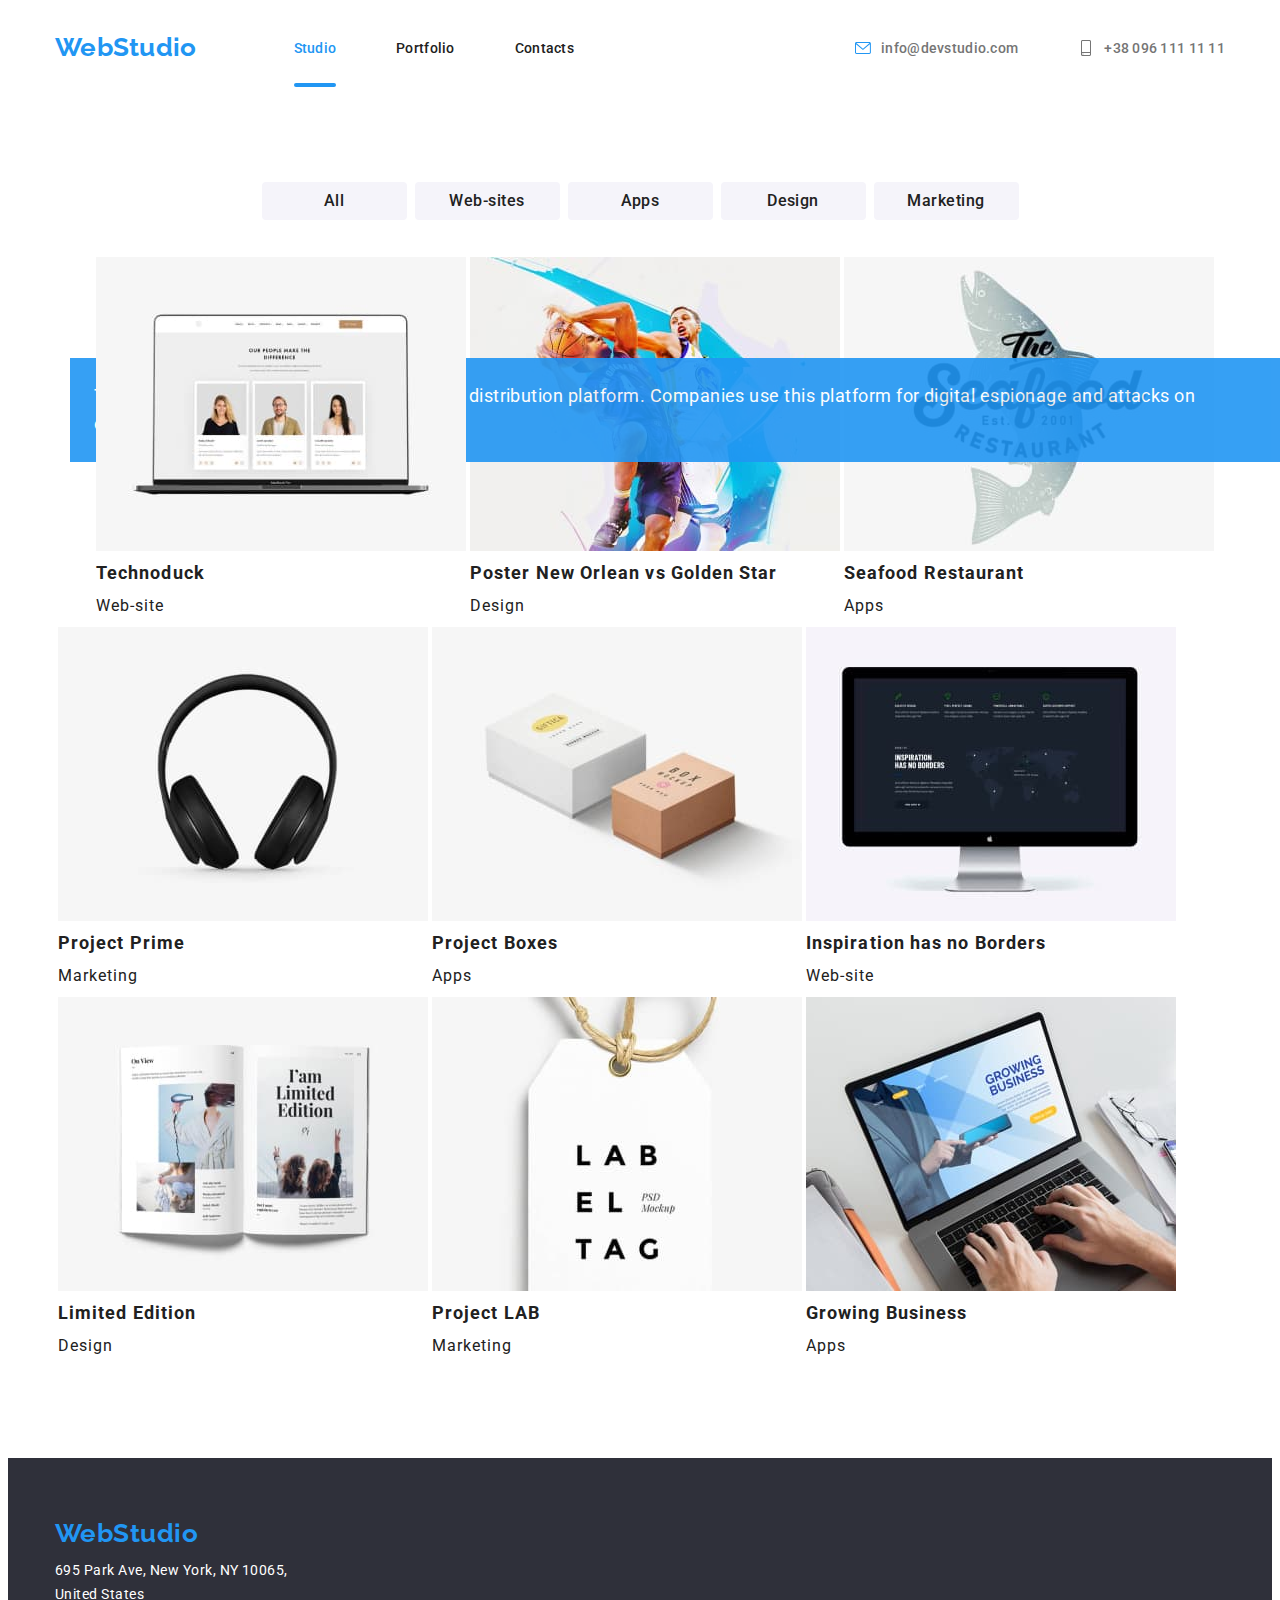
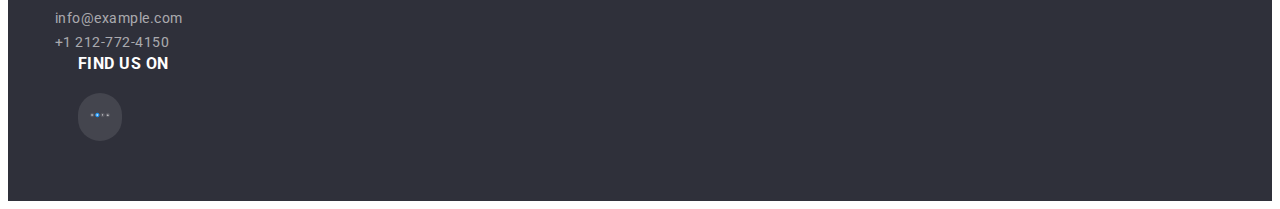
==== portfolio.html @ f3ee98f5 "hw5" ====
<!DOCTYPE html>
<html lang="en">
    <head>
        <title> WebStudio</title>
        <meta charset="utf-8"/>
        <link rel="preconnect" href="https://fonts.googleapis.com"> 
<link rel="preconnect" href="https://fonts.gstatic.com" crossorigin> 
<link href="https://fonts.googleapis.com/css2?family=Raleway:wght@700&family=Roboto:wght@400;500;700;900&display=swap" rel="stylesheet">
        <link href="./css//styles.css" rel="stylesheet" type="text/css">
     </head>
     <body>

        <header class="header">
            <div class="container header-content">
            <nav class="nav-link">
                    
                        <a class="logo" href="./index.html">WebStudio</a>

                    
                    <ul class="list header-ul">
                    <li class="header-item">
                        <a class="nav-link nav-link-current" href="./index.html"> Studio</a>
                    </li>
                    <li class="header-item">
                        <a class="nav-link" href="portfolio.html"> Portfolio</a>
                    </li>
                    <li class="header-item">
                        <a class="nav-link" href="#"> Contacts</a>
                    </li>
                </ul>
                </nav>
                <ul class="header-ul list">
                    <li class="header-item">
                        <a href="mailto:info@devstudio.com" class="header-contacts link">
                          <svg class="header-contacts-icon">
                            <use href="./images/portfolio-images/icons.svg/symbol-defs.svg#icon-envelope-hover"></use>
                          </svg>
                          <p>info@devstudio.com</p>
                        </a>
                      </li>
                    <li class="header-item">
                        <a href="tel:+380961111111" class="header-contacts link">
                            <svg class="header-contacts-icon">
                              <use href="./images/portfolio-images/icons.svg/symbol-defs.svg#icon-smartphone"></use>
                            </svg>
                            <p>+38 096 111 11 11</p>
                          </a>
                   </li>
                </ul>
            </nav>
        </div>

        </header>
        <main>
            <section class="section">
            <div class="container">
                <div class="header-button-list">
            <button class="header-button" type="button">All</button>
            <button class="header-button" type="button">Web-sites</button>
            <button class="header-button" type="button">Apps</button>
            <button class="header-button" type="button">Design</button>
            <button class="header-button" type="button">Marketing</button>
        </div>
            <section>
                <div class="container">
                <table class="cards-list list">
                <tr>
                    <th class="card">
                        <div class="card-image">
                        <img src="images/portfolio-images/img-9-2.jpg" alt="laptop on homepage of a website" width="370"/></th>
                        <p class="card-hover-text">
                            Technoduck is a state-of-the-art coronavirus distribution
                            platform. Companies use this platform for digital espionage
                            and attacks on competitors' secure servers.
                          </p>
                    </div>
                    
                    <th class="card"> <img src="images/portfolio-images/img-10-2.jpg" alt="two men playing basketball" width="370"/></th>
                    <th class="card"> <img src="images/portfolio-images/img-11-2.jpg" alt="logo of the Seafood Restaurant " width="370"/></th>
                </tr>
                <tr class="card-description">
                    <td class="card-description-text"><h1 class="card-description-name">Technoduck</h1>Web-site</td>
                    <td class="card-description-text"><h1 class="card-description-name">Poster New Orlean vs Golden Star</h1>Design</td>
                    <td class="card-description-text"><h1 class="card-description-name">Seafood Restaurant</h1>Apps</td>

                </tr>
            </table>
            </div>
            </section>
            <section>
                <table>
                <tr>
                    <th class="card"> <img src="images/portfolio-images/img-12-2.jpg" alt="headphones" width="370"/></th>
                    <th class="card"> <img src="images/portfolio-images/img-13-2.jpg" alt="one white box and one brown box" width="370"/></th>
                    <th class="card"> <img src="images/portfolio-images/img-14-2.jpg" alt="mac computer" width="370"/></th>
                </tr>
           
                <tr class="card-description">
                    <td class="card-description-text"><h1 class="card-description-name">Project Prime</h1>Marketing</td>
                    <td class="card-description-text"><h1 class="card-description-name">Project Boxes</h1>Apps</td>
                    <td class="card-description-text"><h1 class="card-description-name">Inspiration has no Borders</h1>Web-site</td>
                </tr>
            </table>
            </section>
            <section>
                <table>
                <tr>
                    <th class="card"> <img src="images/portfolio-images/img-15-2.jpg" alt="limited edition magazine" width="370"/></th>
                    <th class="card"> <img src="images/portfolio-images/img-16-2.jpg" alt="white label tag" width="370"/></th>
                    <th class="card"> <img src="images/portfolio-images/img-17-2.jpg" alt="growing image website on laptop" width="370"/></th>
                </tr>
            
                <tr class="card-description">
                    <td class="card-description-text"><h1 class="card-description-name">Limited Edition</h1>Design</td>
                    <td class="card-description-text"><h1 class="card-description-name">Project LAB</h1>Marketing</td>
                    <td class="card-description-text"><h1 class="card-description-name">Growing Business</h1>Apps</td>
                </tr>
            </table>
            </section>
        </section>
        </main>
        <footer class="footer-section">
            <div class="container">
                <a class="logo" href="./index.html">WebStudio</a>
                <address class="footer-address">
                    <ul class="list">
                <a class="footer-address-link" href="https://goo.gl/maps/5aWoX5LeHJhxXqyz9"
                >695 Park Ave, New York, NY 10065,<br/>
                United States</a>
            
                    <li>
                        <a class="footer-contact" href="mailto:info@example.com">info@example.com</a>
                    </li>
                    <li>
                        <a class="footer-contact" href="tel:+12127724150">+1 212-772-4150</a>
                    </li>
                </ul>
            </address>
        </div>
        <div class="findUs-container">
            <p class="findUs-text">Find us on</p>
            <ul class="list footer-icons-list">
              <li>
                <a href="#">
                  <div class="footer-icon">
                    <svg>
                      <use href="./images/portfolio-images/icons.svg/symbol-defs.svg#icon-Social-links-4"></use>
                    </svg>
                  </div>
                </a>
              </li>
            </ul>
          </div>
        </div>
        </footer>
    </body>
</html>
---- css/styles.css ----
:root{
    --primary-text-color: #212121;
    --secondary-text-color: #757575;
    --primary-title-color: #212121;
    --secondary-title-color: #FFFFFF;
    --accent-color: #2196F3;
    --background-color-dark: #2F303A;
    --background-color-light: #F5F4FA;
    --icon-color: #afb1b8;
    --animation-time: 250ms;
    --timing-function: cubic-bezier(0.4, 0, 0.2, 1);
}
body{
    font-family: 'Roboto';
font-style: normal;
font-weight: 500;
font-size: 16px;
letter-spacing: 0.03em;
color: var(--primary-text-color);
}
h1,
h2,
h3,
h4,
h5,
h6,
p {
    margin: 0;
}
html {
  box-sizing: border-box;
}
*,
*::after,
*::before {
  box-sizing: inherit;
}
img {
  display: block;
  max-width: 100%;
  height: auto;
}
address {
  font-style: normal;
}
a{
    text-decoration: none;
}
ul{
    list-style: none;
}

/*HEADER*/
.logo{font-family: 'Raleway';
    font-weight: 700;
    font-size: 26px;
    line-height: calc(31/26);
    color: var(--accent-color);}
    .container {
      padding: 0 15px;
      width: 1200px;
      margin: 0 auto;
    }
    .header-content {
      display: flex;
      justify-content: space-between;
      align-items: baseline;
    }
    .list {
      list-style: none;
      padding: 0;
      margin: 0;
    }
    .logo {
      color: var(--accent-color);
      font-family: "raleway";
      font-size: 26px;
    }
    .link {
      text-decoration: none;
      color: inherit;
    }
.nav-link{
    display: flex;
    align-items: center;
    font-size: 14px;
    line-height: calc(16/14);
    letter-spacing: 0.02em;  
    color: var(--primary-text-color);
    }
    .header-ul {
        margin-left: 97px;
        display: flex;
        align-items: center;
      }
      .header-item:not(:last-child) {
        margin-right: 60px;
      }
      .header-item {
        position: relative;
        display: inline-block;
      }
      .header-item a {
        fill: var(--secondary-text-color);
        display: flex;
        flex-direction: row;
        align-items: center;
        gap: 10px;
      }
      .header-nav-link {
        display: block;
        padding: 32px 0px 31px 0px;
        font-weight: 500;
        color: var(--primary-title-color);
      }

.nav-link:hover,
.nav-link:focus {color: var(--accent-color);}

.nav-link-current {
  display: block;
  text-decoration: none;

  position: relative;
  padding: 32px 0px 31px 0px;
  font-weight: 500;
  color: var(--accent-color);
}
.nav-link-current::after {
  content: "";
  position: absolute;
  width: 100%;
  height: 4px;
  background-color: var(--accent-color);
  border-radius: 2px;
  bottom: 0;
  left: 0;
}

.header-contacts{
    display: block;
  padding: 32px 0px 31px 0px;
  font-weight: 500;
    font-style: normal;
    font-size: 14px;
    line-height: calc(16/14);
    letter-spacing: 0.02em;
    color: var(--secondary-text-color);
}
.header-contact:hover,
.header-contact:focus{color: var(--accent-color)}

/*HERO*/
.section{
    padding: 94px 0;
}
.hero-section{
  padding: 200px 0;
  background-image: linear-gradient(
      rgba(47, 48, 58, 0.4),
      rgba(47, 48, 58, 0.4)
    ),
    url("../images/portfolio-images/Img-header.png");
  background-repeat: no-repeat;
  background-position: center;
  background-size: cover;
  text-align: center;
}
.hero-title{
margin: auto;
font-weight: 900;
font-size: 44px;
line-height: calc(60/44);
text-align: center;
color: var(--secondary-title-color);
}

.hero-button{
  font-weight: 700;
  margin-top: 40px;
  background-color: var(--accent-color);
  border: 4px solid var(--accent-color);
  border-radius: 4px;
  padding: 15px 24px;
  font-size: 16px;
  color: var(--secondary-title-color);
  transition-duration: 0.4s;
}

.hero-button:hover{
    border: 4px solid var(--accent-color);
    background-color: var(--background-color-dark);
    color: var(--secondary-title-color)
    cursor: pointer;
}
.modal {
  position: relative;
  height: 581px;
  width: 528px;
  background-color: var(--secondary-title-color);
  z-index: 3;
}

.modal-button {
  display: flex;
  justify-content: center;
  align-items: center;
  height: 30px;
  width: 30px;
  background: none;
  position: absolute;
  top: 8px;
  right: 8px;
  border: 1px solid rgba(0, 0, 0, 0.1);
  border-radius: 50%;
}
.modal-button-icon {
  height: 18px;
  width: 18px;
}

/*FEATURES*/
.features-title{
font-weight: 700;
font-size: 14px;
line-height: calc(16/14);
text-transform: uppercase;
color: var(--primary-title-color);
}

.features-text{
    padding-top: 9px;
font-weight: 400;
font-size: 14px;
line-height: calc(24/14);
color: var(--secondary-text-color);
}

.features-list{
    display: flex;
    justify-content: space-between;
    gap: 30px;   
}

.features-list-item {
    line-height: 24px;
    font-size: 14px;
    width: 270px;
  }
  

/*WHAT WE DO*/
.do-section{
  padding-top: 0;
}
.whatwedo{
    text-align: center;
}
.WhatWeDo-text{
  width: 100%;
height: 70px;
  text-align: center;
  position: absolute;
font-style: normal;
font-weight: 700;
font-size: 14px;
line-height: 16px;
letter-spacing: 0.03em;
  background-color: rgba(33, 33, 33, 0.8);
  padding: 27px 0;
  color: var(--secondary-title-color);
  z-index: 1;
  bottom: 0;
}

.section-title{
font-weight: 700;
font-size: 36px;
line-height: calc(42/36);
text-align: center;
color: var(--primary-title-color);
}

.section-title-list{
    padding-top: 50px;
    display: flex;
    justify-content: space-between;
    gap: 30px;  
}
.section-title-list-item{
  position: relative
}
/*OUR TEAM*/
.team-section{  padding: 94px 0 94px 0;
    text-align: center;
  background-color: var(--background-color-light);
}
.team-member-title{
    margin-bottom: 10px;
font-size: 16px;
font-weight: 500;
line-height: calc(19/16);
text-align: center;
color: var(--primary-title-color);
}

.team-member-position{
    font-weight: 400;
font-size: 16px;
line-height: calc(19/16);
letter-spacing: 0.03em;
text-align: center;
color: var(--secondary-text-color);
}

.team-list{
    padding-top: 50px;
    display: flex;
    justify-content: space-between;
    gap: 30px;  
}
.team-member-icon-list {
  display: flex;
  flex-direction: row;
  justify-content: center;
  gap: 10px;
  padding: 16px 32px 30px;
}
.team-member-icon-list svg {
  width: 20px;
  height: 20px;
  fill: var(--icon-color);}

.team-list-item {
    background-color: var(--secondary-title-color);
    border-radius: 0px 0px 4px 4px;
    box-shadow: 0px 1px 3px rgba(0, 0, 0, 0.12), 0px 1px 1px rgba(0, 0, 0, 0.14),
      0px 2px 1px rgba(0, 0, 0, 0.2);
  }
  
.img1{
    margin-bottom: 30px;
}

/*FOOTER*/
.footer-section{  
    padding: 60px 0;
    background-color: var(--background-color-dark);
}
.footer-container {
  display: flex;
}

.footer-address{font-style: normal;
  padding-top: 9px;
  color: var(--secondary-text-color);
  font-size: 14px;
  font-weight: 400;
  line-height: 24px;
}
.footer-address a:hover {
  color:var(--secondary-title-color);}

.footer-address-link{
font-weight: 400;
font-size: 14px;
line-height: calc(24/14);
color: var(--secondary-title-color);
}
.footer-contact{
font-weight: 400;
font-size: 14px;
line-height: calc(24/14);
color: rgba(255, 255, 255, 0.6);
opacity: :0.6;
}

/*PORTFOLIO*/
/*HEADER BUTTON*/
.header {
  margin: auto;
  border-bottom: 1px solid var(--secondary-title-color);
}
.header-button{
    font-family: 'Roboto';
    font-style: normal;
    font-weight: 500;
    font-size: 16px;
    line-height: calc(26/16);
    text-align: center;
    letter-spacing: 0.03em;
color: var(--primary-text-color);
}
button{
width: 145px;
height: 38px;
left: 712px;
top: 174px; 
background: var(--background-color-light);
border-radius: 4px;
}
td{
font-family: 'Roboto';
font-style: normal;
font-weight: 400;
font-size: 16px;
line-height: calc(30/16);
letter-spacing: 0.03em;
color: var(--secondary-text-color);
}
h1{
font-family: 'Roboto';
font-style: normal;
font-weight: 700;
font-size: 18px;
line-height: calc(36/18);
letter-spacing: 0.06em;
color: var(--primary-title-color);
}

/*PORTFOLIO*/
.cards-list {
    margin-top: 34px;
    list-style: none;
    display: flex;
    flex-direction: row;
    justify-content: center;
    gap: 30px;
    flex-wrap: wrap;
  }
  .card-description {
    border: 1px solid #eeeeee;
    border-top: none;
    padding: 20px 24px;
  }
  .card-description-name {
    letter-spacing: 0.06em;
    font-size: 18px;
    font-weight: 700;
    line-height: 36px;
  }
  .card-description-text {
    letter-spacing: 0.06em;
    font-size: 16px;
    line-height: 30px;
    color: var(--primary-text-color);
  }
  .card .card-image {
    position: relative;
    overflow: hidden;
  }
  .card:hover .card-hover-text {
    transform: translatey(0);
    transition-duration: var(--animation-time);
    transition-timing-function: var(--timing-function);
  }
  .card:hover {
    box-shadow: 0px 1px 1px rgba(0, 0, 0, 0.12), 0px 4px 4px rgba(0, 0, 0, 0.06),
      1px 4px 6px rgba(0, 0, 0, 0.16);
  
    transition-duration: var(--animation-time);
    transition-timing-function: var(--timing-function);
  }
  .header-button-list {
    display: flex;
    justify-content: center;
    gap: 8px;
  }
  .header-button {
    background-color:var(--background-color-light);
    height: 38px;
    padding: 0px 26px;
    border-radius: 4px;
    border: 0px;
    text-align: center;
    font-family: "Roboto";
    font-size: 16px;
    font-weight: 500;
    color: #212121;
    transition-duration: 0.4s;
    cursor: pointer;
  }
  .header-button:hover {
    background-color: var(--accent-color);
    color: var(--secondary-title-color);
    box-shadow: 0px 3px 1px rgba(0, 0, 0, 0.1), 0px 1px 2px rgba(0, 0, 0, 0.08),
      0px 2px 2px rgba(0, 0, 0, 0.12);
  }
  /*SVG ICONS*/
  .header-contacts-icon {
    max-width: 16px;
    max-height: 16px;
  }
  .team-member-icon-wrapper {
    border-radius: 50%;
    padding: 12px;
  }
  .team-member-icon-wrapper:hover {
    background-color: var(--accent-color);
    transition-duration: var(--animation-time);
    transition-timing-function: var(--timing-function);
  }
  .team-member-icon-wrapper:hover svg {
    fill: var(--secondary-title-color);
  }
  .features-card-image {
    background-color: var(--background-color-light);
    width: auto;
    padding: 25px 100px;
    margin-bottom: 30px;
  }
  .card-hover-text {
    position: absolute;
    background-color: var(--accent-color);
    backface-visibility: 0.9;
    transform: translatey(100%);
    transition: transform var(--animation-time) ease;
    font: 400 18px/28px Roboto;
    color: var(--secondary-title-color);
    padding: 24px;
    overflow: auto;
    opacity: 0.9;
  }
  .headers {
    text-align: center;
    font-size: 36px;
    font-weight: 700;
    color: var(--primary-title-color);
    line-height: 42.19px;
  }
  .customer-list {
    padding-top: 50px;
    display: flex;
    gap: 30px;
  }
  .customer-div {
    padding: 16px 32px;
    border: 1px solid #afb1b8;
    border-radius: 4px;
    display: inline-block;
  }
  .customer-icon {
    height: 60px;
    width: 106px;
    fill: var(--icon-color);
  }
  .customer-div:hover {
    border-color: var(--accent-color);
  }
  .customer-div:hover svg {
    fill: var(--accent-color);
  }
  /*FOOTER SVG ICONS*/
  .findUs-container {
    margin-left: 70px;
  }
  .findUs-text {
    font-family: Roboto;
    font-weight: 700;
    margin-bottom: 20px;
    letter-spacing: 0.03em;
    text-transform: uppercase;
color: var(--secondary-title-color);
  }
  .footer-icons-list svg {
width: 20px;
height: 20px;
    fill: white;
  }
  .footer-icons-list li {
    display: inline-block;
    margin-right: 10px;
  }
  .footer-icon {
    padding: 12px;
    background-color: rgba(255, 255, 255, 0.1);
    border-radius: 50px;
  }
  .footer-icon:hover {
    background-color: var(--accent-color);
    transition-duration: 400ms;
  }
  .footer-icon-wrapper {
    padding: 12px;
    background-color: rgba(255, 255, 255, 0.1);
    border-radius: 50px;
  }
  .footer-icon-wrapper:hover {
    background-color: var(--accent-color);
    transition-duration: var(--animation-time);
    transition-timing-function: var(--timing-function);
  }
  .is-hidden {
    pointer-events: none;
    opacity: 0;
  }
  .backdrop {
    bottom: 0;
    display: flex;
    justify-content: center;
    align-items: center;
    position: fixed;
    z-index: 2;
    width: 100%;
    height: 100vh;
    top: 0;
    left: 0;
    background-color: rgba(0, 0, 0, 0.2);
    transition-duration: var(--animation-time);
    transition-timing-function: var(--timing-function);
  }
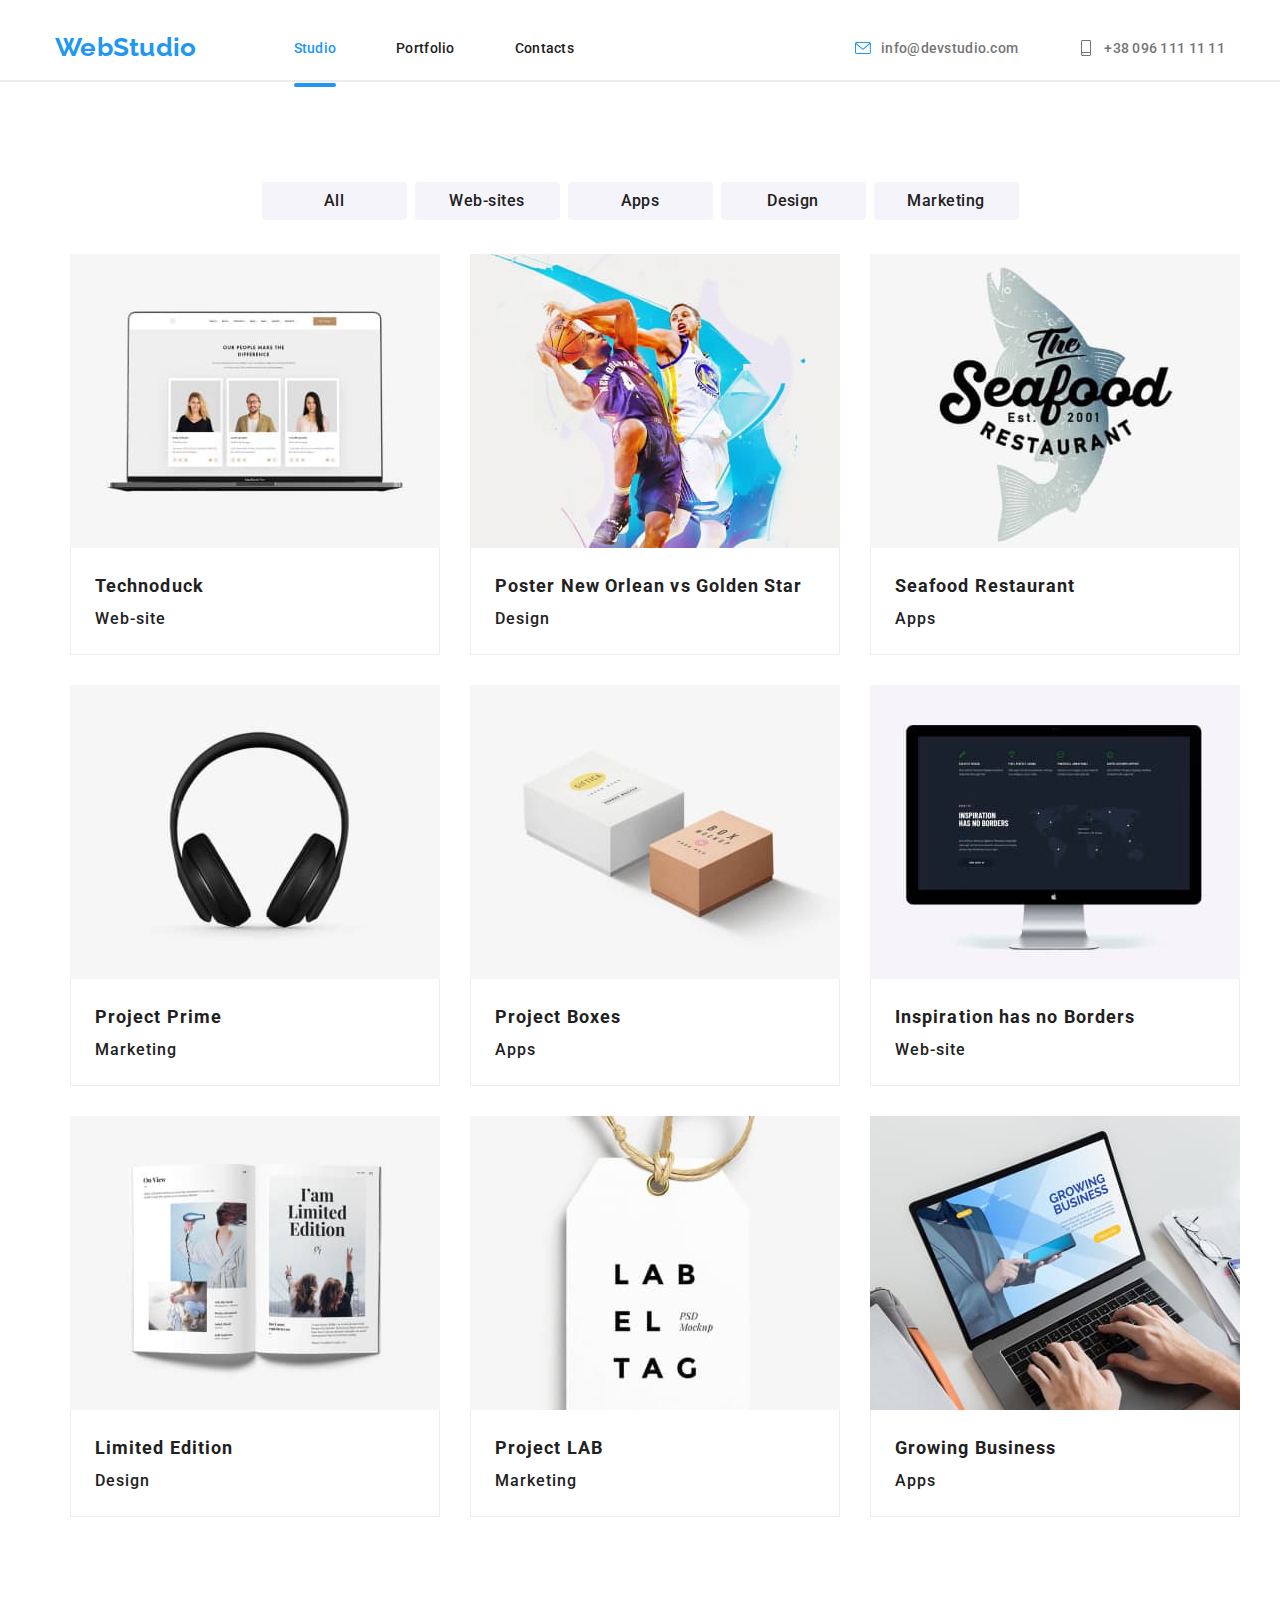
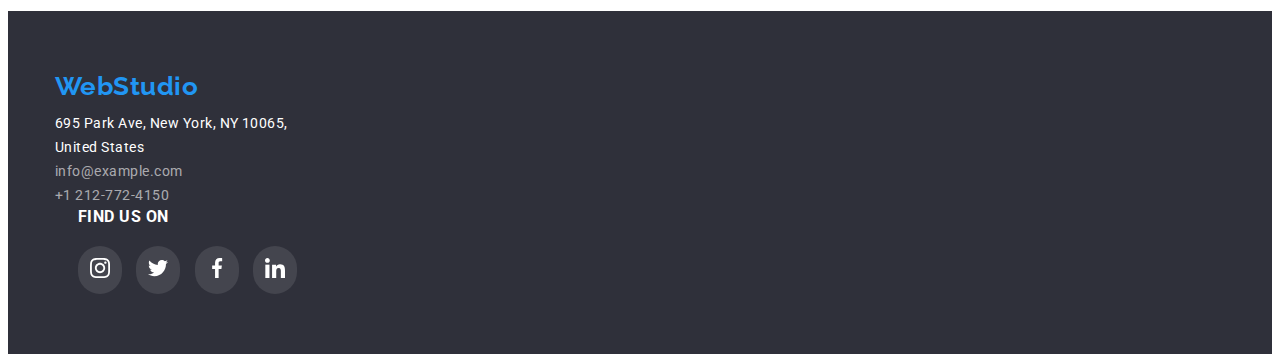
==== commit 886a6a00: "hw5" ====
--- a/portfolio.html
+++ b/portfolio.html
@@ -47,6 +47,7 @@
                           </a>
                    </li>
                 </ul>
+                <div class="line-1"></div>
             </nav>
         </div>
 
@@ -63,95 +64,202 @@
         </div>
             <section>
                 <div class="container">
-                <table class="cards-list list">
-                <tr>
-                    <th class="card">
-                        <div class="card-image">
-                        <img src="images/portfolio-images/img-9-2.jpg" alt="laptop on homepage of a website" width="370"/></th>
-                        <p class="card-hover-text">
-                            Technoduck is a state-of-the-art coronavirus distribution
-                            platform. Companies use this platform for digital espionage
-                            and attacks on competitors' secure servers.
-                          </p>
+                    <ul class="cards-list list">
+                        <li class="card">
+                          <div class="card-image">
+                            <img src="images/portfolio-images/img-9-2.jpg" alt="" />
+                            <p class="card-hover-text">
+                              Technoduck is a state-of-the-art coronavirus distribution
+                              platform. Companies use this platform for digital espionage
+                              and attacks on competitors' secure servers.
+                            </p>
+                          </div>
+                          <div class="card-description">
+                            <p class="card-description-name">Technoduck</p>
+                            <p class="card-description-text">Web-site</p>
+                          </div>
+                        </li>
+                        <li class="card">
+                          <div class="card-image">
+                            <img src="images/portfolio-images/img-10-2.jpg" alt="" />
+                            <p class="card-hover-text">
+                              Technoduck is a state-of-the-art coronavirus distribution
+                              platform. Companies use this platform for digital espionage
+                              and attacks on competitors' secure servers.
+                            </p>
+                          </div>
+                          <div class="card-description">
+                            <p class="card-description-name">
+                              Poster New Orlean vs Golden Star
+                            </p>
+                            <p class="card-description-text">Design</p>
+                          </div>
+                        </li>
+                        <li class="card">
+                          <div class="card-image">
+                            <img src="images/portfolio-images/img-11-2.jpg" alt="" />
+                            <p class="card-hover-text">
+                              Technoduck is a state-of-the-art coronavirus distribution
+                              platform. Companies use this platform for digital espionage
+                              and attacks on competitors' secure servers.
+                            </p>
+                          </div>
+                          <div class="card-description">
+                            <p class="card-description-name">Seafood Restaurant</p>
+                            <p class="card-description-text">Apps</p>
+                          </div>
+                        </li>
+                        <li class="card">
+                          <div class="card-image">
+                            <img src="images/portfolio-images/img-12-2.jpg" alt="" />
+                            <p class="card-hover-text">
+                              Technoduck is a state-of-the-art coronavirus distribution
+                              platform. Companies use this platform for digital espionage
+                              and attacks on competitors' secure servers.
+                            </p>
+                          </div>
+                          <div class="card-description">
+                            <p class="card-description-name">Project Prime</p>
+                            <p class="card-description-text">Marketing</p>
+                          </div>
+                        </li>
+                        <li class="card">
+                          <div class="card-image">
+                            <img src="images/portfolio-images/img-13-2.jpg" alt="" />
+                            <p class="card-hover-text">
+                              Technoduck is a state-of-the-art coronavirus distribution
+                              platform. Companies use this platform for digital espionage
+                              and attacks on competitors' secure servers.
+                            </p>
+                          </div>
+                          <div class="card-description">
+                            <p class="card-description-name">Project Boxes</p>
+                            <p class="card-description-text">Apps</p>
+                          </div>
+                        </li>
+                        <li class="card">
+                          <div class="card-image">
+                            <img src="images/portfolio-images/img-14-2.jpg" alt="" />
+                            <p class="card-hover-text">
+                              Technoduck is a state-of-the-art coronavirus distribution
+                              platform. Companies use this platform for digital espionage
+                              and attacks on competitors' secure servers.
+                            </p>
+                          </div>
+                          <div class="card-description">
+                            <p class="card-description-name">
+                              Inspiration has no Borders
+                            </p>
+                            <p class="card-description-text">Web-site</p>
+                          </div>
+                        </li>
+                        <li class="card">
+                          <div class="card-image">
+                            <img src="images/portfolio-images/img-15-2.jpg" alt="" />
+                            <p class="card-hover-text">
+                              Technoduck is a state-of-the-art coronavirus distribution
+                              platform. Companies use this platform for digital espionage
+                              and attacks on competitors' secure servers.
+                            </p>
+                          </div>
+                          <div class="card-description">
+                            <p class="card-description-name">Limited Edition</p>
+                            <p class="card-description-text">Design</p>
+                          </div>
+                        </li>
+                        <li class="card">
+                          <div class="card-image">
+                            <img src="images/portfolio-images/img-16-2.jpg" alt="" />
+                            <p class="card-hover-text">
+                              Technoduck is a state-of-the-art coronavirus distribution
+                              platform. Companies use this platform for digital espionage
+                              and attacks on competitors' secure servers.
+                            </p>
+                          </div>
+                          <div class="card-description">
+                            <p class="card-description-name">Project LAB</p>
+                            <p class="card-description-text">Marketing</p>
+                          </div>
+                        </li>
+                        <li class="card">
+                          <div class="card-image">
+                            <img src="images/portfolio-images/img-17-2.jpg" alt="" />
+                            <p class="card-hover-text">
+                              Technoduck is a state-of-the-art coronavirus distribution
+                              platform. Companies use this platform for digital espionage
+                              and attacks on competitors' secure servers.
+                            </p>
+                          </div>
+                          <div class="card-description">
+                            <p class="card-description-name">Growing Business</p>
+                            <p class="card-description-text">Apps</p>
+                          </div>
+                        </li>
+                      </ul>
                     </div>
-                    
-                    <th class="card"> <img src="images/portfolio-images/img-10-2.jpg" alt="two men playing basketball" width="370"/></th>
-                    <th class="card"> <img src="images/portfolio-images/img-11-2.jpg" alt="logo of the Seafood Restaurant " width="370"/></th>
-                </tr>
-                <tr class="card-description">
-                    <td class="card-description-text"><h1 class="card-description-name">Technoduck</h1>Web-site</td>
-                    <td class="card-description-text"><h1 class="card-description-name">Poster New Orlean vs Golden Star</h1>Design</td>
-                    <td class="card-description-text"><h1 class="card-description-name">Seafood Restaurant</h1>Apps</td>
-
-                </tr>
-            </table>
+                  </div>
+                </section>
+              </main>
+              <footer class="footer-section">
+                <div class="container">
+                    <a class="logo" href="./index.html">WebStudio</a>
+                    <address class="footer-address">
+                        <ul class="list">
+                    <a class="footer-address-link" href="https://goo.gl/maps/5aWoX5LeHJhxXqyz9"
+                    >695 Park Ave, New York, NY 10065,<br/>
+                    United States</a>
+                
+                        <li>
+                            <a class="footer-contact" href="mailto:info@example.com">info@example.com</a>
+                        </li>
+                        <li>
+                            <a class="footer-contact" href="tel:+12127724150">+1 212-772-4150</a>
+                        </li>
+                    </ul>
+                </address>
             </div>
-            </section>
-            <section>
-                <table>
-                <tr>
-                    <th class="card"> <img src="images/portfolio-images/img-12-2.jpg" alt="headphones" width="370"/></th>
-                    <th class="card"> <img src="images/portfolio-images/img-13-2.jpg" alt="one white box and one brown box" width="370"/></th>
-                    <th class="card"> <img src="images/portfolio-images/img-14-2.jpg" alt="mac computer" width="370"/></th>
-                </tr>
+              <div class="findUs-container">
+                <p class="findUs-text">Find us on</p>
+                <ul class="list footer-icons-list">
+                  <li>
+                    <a href="">
+                      <div class="footer-icon-wrapper">
+                        <svg>
+                          <use href="./images/portfolio-images/icons.svg/symbol-defs.svg#icon-instagram"></use>
+                        </svg>
+                      </div>
+                    </a>
+                  </li>
+                  <li>
+                    <a href="">
+                      <div class="footer-icon-wrapper">
+                        <svg>
+                          <use href="./images/portfolio-images/icons.svg/symbol-defs.svg#icon-twitter"></use>
+                        </svg>
+                      </div>
+                    </a>
+                  </li>
+                  <li>
+                    <a href="">
+                      <div class="footer-icon-wrapper">
+                        <svg>
+                          <use href="./images/portfolio-images/icons.svg/symbol-defs.svg#icon-facebook"></use>
+                        </svg>
+                      </div>
+                    </a>
+                  </li>
+                  <li>
+                    <a href="">
+                      <div class="footer-icon-wrapper">
+                        <svg>
+                          <use href="./images/portfolio-images/icons.svg/symbol-defs.svg#icon-linkedin"></use>
+                        </svg>
+                      </div>
+                    </a>
+                  </li>
+                </ul>
+              </div>
            
-                <tr class="card-description">
-                    <td class="card-description-text"><h1 class="card-description-name">Project Prime</h1>Marketing</td>
-                    <td class="card-description-text"><h1 class="card-description-name">Project Boxes</h1>Apps</td>
-                    <td class="card-description-text"><h1 class="card-description-name">Inspiration has no Borders</h1>Web-site</td>
-                </tr>
-            </table>
-            </section>
-            <section>
-                <table>
-                <tr>
-                    <th class="card"> <img src="images/portfolio-images/img-15-2.jpg" alt="limited edition magazine" width="370"/></th>
-                    <th class="card"> <img src="images/portfolio-images/img-16-2.jpg" alt="white label tag" width="370"/></th>
-                    <th class="card"> <img src="images/portfolio-images/img-17-2.jpg" alt="growing image website on laptop" width="370"/></th>
-                </tr>
-            
-                <tr class="card-description">
-                    <td class="card-description-text"><h1 class="card-description-name">Limited Edition</h1>Design</td>
-                    <td class="card-description-text"><h1 class="card-description-name">Project LAB</h1>Marketing</td>
-                    <td class="card-description-text"><h1 class="card-description-name">Growing Business</h1>Apps</td>
-                </tr>
-            </table>
-            </section>
-        </section>
-        </main>
-        <footer class="footer-section">
-            <div class="container">
-                <a class="logo" href="./index.html">WebStudio</a>
-                <address class="footer-address">
-                    <ul class="list">
-                <a class="footer-address-link" href="https://goo.gl/maps/5aWoX5LeHJhxXqyz9"
-                >695 Park Ave, New York, NY 10065,<br/>
-                United States</a>
-            
-                    <li>
-                        <a class="footer-contact" href="mailto:info@example.com">info@example.com</a>
-                    </li>
-                    <li>
-                        <a class="footer-contact" href="tel:+12127724150">+1 212-772-4150</a>
-                    </li>
-                </ul>
-            </address>
-        </div>
-        <div class="findUs-container">
-            <p class="findUs-text">Find us on</p>
-            <ul class="list footer-icons-list">
-              <li>
-                <a href="#">
-                  <div class="footer-icon">
-                    <svg>
-                      <use href="./images/portfolio-images/icons.svg/symbol-defs.svg#icon-Social-links-4"></use>
-                    </svg>
-                  </div>
-                </a>
-              </li>
-            </ul>
-          </div>
-        </div>
-        </footer>
-    </body>
-</html>+          </footer>
+</body>
+</html>      --- a/css/styles.css
+++ b/css/styles.css
@@ -160,7 +160,7 @@
       rgba(47, 48, 58, 0.4),
       rgba(47, 48, 58, 0.4)
     ),
-    url("../images/portfolio-images/Img-header.png");
+    url("./images/portfolio-images/Img-header.png");
   background-repeat: no-repeat;
   background-position: center;
   background-size: cover;
@@ -419,6 +419,17 @@
 }
 
 /*PORTFOLIO*/
+.line-1{
+ 
+position: absolute;
+width: 1600px;
+height: 0px;
+left: 0px;
+top: 80px;
+
+border: 1px solid #ECECEC;
+
+}
 .cards-list {
     margin-top: 34px;
     list-style: none;
@@ -511,6 +522,10 @@
   }
   .card-hover-text {
     position: absolute;
+    top: 0;
+    left: 0;
+    width: 100%;
+    height: 100%;
     background-color: var(--accent-color);
     backface-visibility: 0.9;
     transform: translatey(100%);
